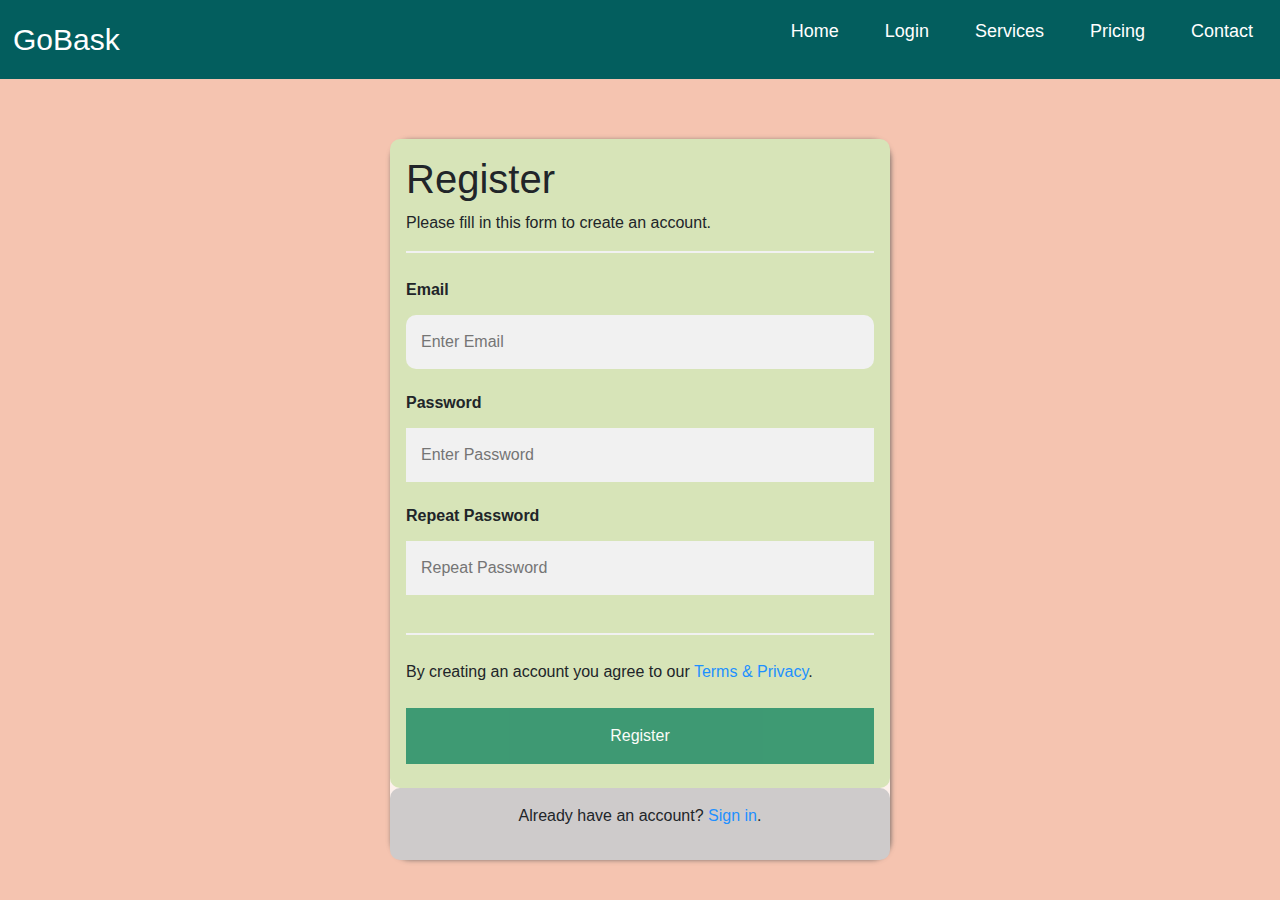
==== login.html @ 9ae6f391 "Add files via upload" ====
<!DOCTYPE html>
<html lang="en">
 <head>
   <meta charset="UTF-8" />
   <meta http-equiv="X-UA-Compatible" content="IE=edge" />
   <meta name="viewport" content="width=device-width, initial-scale=1.0" />
   <link rel="stylesheet" href="https://maxcdn.bootstrapcdn.com/bootstrap/4.0.0/css/bootstrap.min.css" integrity="sha384-Gn5384xqQ1aoWXA+058RXPxPg6fy4IWvTNh0E263XmFcJlSAwiGgFAW/dAiS6JXm" crossorigin="anonymous">
   <link rel="icon" href="images/books.png" sizes="16x16">
   <link rel="stylesheet" href="style.css" />
   <script src="https://code.jquery.com/jquery-3.2.1.slim.min.js" integrity="sha384-KJ3o2DKtIkvYIK3UENzmM7KCkRr/rE9/Qpg6aAZGJwFDMVNA/GpGFF93hXpG5KkN" crossorigin="anonymous"></script>
<script src="https://cdnjs.cloudflare.com/ajax/libs/popper.js/1.12.9/umd/popper.min.js" integrity="sha384-ApNbgh9B+Y1QKtv3Rn7W3mgPxhU9K/ScQsAP7hUibX39j7fakFPskvXusvfa0b4Q" crossorigin="anonymous"></script>
<script src="https://maxcdn.bootstrapcdn.com/bootstrap/4.0.0/js/bootstrap.min.js" integrity="sha384-JZR6Spejh4U02d8jOt6vLEHfe/JQGiRRSQQxSfFWpi1MquVdAyjUar5+76PVCmYl" crossorigin="anonymous"></script>
   <title>GoBask | Fruit Shop</title>
 </head>
   <nav class="navbar">
     <!-- LOGO -->
     <div class="logo">GoBask</div>
     <!-- NAVIGATION MENU -->
     <ul class="nav-links">
       <!-- USING CHECKBOX HACK -->
       <input type="checkbox" id="checkbox_toggle" />
       <label for="checkbox_toggle" class="hamburger">&#9776;</label>
       <!-- NAVIGATION MENUS -->
       <div class="menu">
         <li><a href="/">Home</a></li>
         <li><a href="/">Login</a></li>
         <li class="services">
           <a href="/">Services</a>
         </li>
         <li><a href="/">Pricing</a></li>
         <li><a href="/">Contact</a></li>
       </div>
     </ul>
   </nav>

   <body>
     
    <div class="login-card">
        <form >
            <div class="container-login">
              <h1>Register</h1>
              <p>Please fill in this form to create an account.</p>
              <hr>
          
              <label for="email"><b>Email</b></label>
              <input type="text" placeholder="Enter Email" name="email" id="email" required>
          
              <label for="psw"><b>Password</b></label>
              <input type="password" placeholder="Enter Password" name="psw" id="psw" required>
          
              <label for="psw-repeat"><b>Repeat Password</b></label>
              <input type="password" placeholder="Repeat Password" name="psw-repeat" id="psw-repeat" required>
              <hr>
              <p>By creating an account you agree to our <a href="#">Terms & Privacy</a>.</p>
          
              <button type="submit" class="registerbtn">Register</button>
            </div>
            
            <div class="container-login signin">
              <p>Already have an account? <a href="#">Sign in</a>.</p>
            </div>
          </form>
       
    </div>
   </body>


   </html>
---- style.css ----
/* UTILITIES */
* {
    margin: 0;
    padding: 0;
    box-sizing: border-box;
   }
   body {
    font-family: Tahoma, sans-serif
   }
   body {
    background-color: #f5c4b0;
  }
   a {
    text-decoration: none;
   }
   li {
    list-style: none;
   }
   html {
    scroll-behavior: smooth;
  
  }



   /*=======================NAVBAR STYLING STARTS ===============================================*/
.navbar {
    display: flex;
    align-items: center;
    justify-content: space-between;
    padding: 13px;
    position: sticky;
    z-index: 1;
    top: 0;
    left: 0;
    display: flex;
    background-color: rgb(3, 94, 94);
    color: #fff;
   }
   .nav-links a {
    color: #fff;
   }
   /* LOGO */
   .logo {
    font-size: 30px;
    color: white;
    display: flex;
   }
   /* NAVBAR MENU */
   #web-logo{
     text-decoration: none;
     
   }
   
   #web-logo:hover{
     color: white;
   }
   .menu {
    display: flex;
    gap: 1em;
    font-size: 18px;
   }
   .menu li:hover {
    background-color: #4c9e9e;
    border-radius: 5px;
    transition: 0.3s ease;
    text-decoration: none;
   }
   .menu li {
    padding: 5px 14px;
   }
   /* DROPDOWN MENU */
   .services {
    position: relative; 
   }
   .dropdown {
    background-color: rgb(1, 139, 139);
    padding: 1em 0;
    position: absolute; /*WITH RESPECT TO PARENT*/
    display: none;
    border-radius: 8px;
    top: 35px;
   }
   .dropdown li + li {
    margin-top: 10px;
   }
   .dropdown li {
    padding: 0.5em 1em;
    width: 8em;
    text-align: center;
   }
   .dropdown li:hover {
    background-color: #4c9e9e;
    text-decoration: none;
   }
   .services:hover .dropdown {
    display: block;
   }

   /*======================================NAVBAR ENDS===============================================================*/

   /*Carousel starts*/
.w-80 {
    width: 89%!important;

}
img.d-block.w-80 {
    margin-left: auto;
    margin-right: auto;
    margin-top: 30px;
    height: 600px;
}
/*Carousel ends*/


/*-----------------------------------------------Best seller starts-------------------------------------------*/

.projects-title{
  margin-left: 8%;
  font-size: 28px;
  font-weight: bold;
}
#badge-best{
  height: 40px;
  float: left;

}

.container-cert {
	position: relative;
	display: flex;
	justify-content: center;
	align-items: center;
	flex-wrap: wrap;
	margin: 40px 0;
}

.container-cert .card-bestseller {
	position: relative;
	width: 250px;
	height: 190px;
	background: #faf75c;
	margin: 20px;
	box-shadow: 0 10px 20px rgba(0, 0, 0, 0.5);
	border-radius: 15px;
	display: flex;
	justify-content: center;
	align-items: center;
	backdrop-filter: blur(2px);
}

.container-cert .card-bestseller .content {
	position: relative;
	display: flex;
	justify-content: center;
	align-items: center;
  
	flex-direction: column;
	transition: 0.5s;
}

.container-cert .card-bestseller:hover .content {
	transform: translateY(-20px);
}

.card-bestseller:hover{
  background-color: #e0dd2b;
}

.container-cert .card-bestseller .content .imgBx {
	position: relative;
	width: 150px;
	height: 150px;
	overflow: hidden;
}

.container-cert .card-bestseller .content .imgBx img {
	position: absolute;
	top: 0;
	left: 0;
	width: 100%;
	height: 100%;
	object-fit: cover;
}

.container-cert .card-bestseller .content .contentBx h3 {
	color: rgb(0, 0, 0);
	text-transform: uppercase;
	letter-spacing: 2px;
	font-weight: 500;
	font-size: 18px;
	text-align: center;
	margin: 10px 0 10px;
	line-height: 1.1em;
}

.container-cert .card-bestseller .content .contentBx h3 span {
	font-size: 14px;
	font-weight: 550;

	text-transform: initial;
}

.container-cert .card-bestseller .sci {
	position: absolute;
	bottom: 50px;
	display: flex;
}

.container-cert .card-bestseller .sci li {
	list-style: none;
	margin: 0 10px;
	transform: translateY(40px);
	transition: 0.5s;
	opacity: 0;
}

.container-cert .card-bestseller:hover .sci li {
	transform: translateY(0px);
	opacity: 1;
}

.container-cert .card-bestseller .sci li a {
	color: rgb(0, 0, 0);
	font-size: 20px;
}


img {
  display: block;
  margin-left: auto;
  margin-right: auto;
}


/*-----------------------------------------------Best seller ends---------------------------------------------*/

/*Banner*/
.banner-img{
  width: 100%;
}

/*Banner ends*/



/*Products*/
main {
    display: flex;
    justify-content: center;
    align-items: center;
    width: 100%;
    height: 52vh;
  }
  #main-1 {
    display: flex;
    justify-content: center;
    align-items: center;
    width: 100%;
    height: 25vh;
  }
 
  .card {
    width: 283px;
    height: 245px;
    margin: 0px 30px;
    background-color: #eff0aa;
    cursor:auto;
    position: relative;
    top: 0px;
    left: 0px;
    border-radius: 20px;
    box-shadow: 1px 1px 5px 0px rgba(82, 82, 82, 0.75);
    transition: all 150ms ease-in-out;
  }
  .card:hover {
      top: -3px;
      left: -3px;
    box-shadow: 3px 3px 15px 0px rgba(82, 82, 82, 0.85);
  }
  .card:active {
      background-color: #19959e;
      box-shadow: inset 0 0 10px rgba(82, 82, 82, 0.85);
  }
  .product-img{
    padding-top: 12px;
    height: 229px;
    width: 262px;
    margin-left: auto;
    margin-right: auto;
    border-radius: 20px;
  }
  .centered-img {
    font-family: cursive;
    position: absolute;
    font-size: 25px;
    color: white;
    top: 50%;
    left: 50%;
    transform: translate(-50%, -50%);
  }
  a{
    cursor: grab;
  }
  /* .product-btn{
      width: 150px;
      height: 60px;
      margin-left: auto;
      margin-right:auto;
      background-color: rgb(231, 228, 54);
      margin-top: 20px;
      border-radius: 20px;
      cursor:grab;
  }
  .product-btn:hover{
      background-color: rgb(253, 236, 0);
  } */
  /* .product-price{
      color: white;
      font-weight: 900;
      text-shadow: 1px 2px 1px black;
      font-family: Verdana, Geneva, Tahoma, sans-serif;
      margin-left: auto;
      margin-right: auto;
  } */


/*table*/
table {
    border-collapse: collapse;
    border: 0.5px solid black;
    text-align: center;
    vertical-align: middle;
  }
  
th, td {
    border: 1px solid black;
    padding: 8px;

  }
  
  thead th {
    width: 28%;

  }
  .cell-highlight {
    background-color: gold;
    font-weight: bold;
  }
  .caption {
    font-weight: bold;
    font-size: 24px;
    text-align: left;
    color: #333;
    margin-bottom: 16px;
  }
  thead {
    background-color: #333;
    color: white;
    font-size: 0.875rem;
    text-transform: uppercase;
    letter-spacing: 2%;
  }
  tbody tr:nth-child(odd) {
    background-color: #fff;
  }
  
  tbody tr:nth-child(even) {
    background-color: #eee;
  }
  tbody th {
    background-color: #36c;
    color: #fff;
    text-align: left;
  }
  tbody tr:nth-child(even) th {
    background-color: #25c;
  }
/*table place*/
.annual-sales{
    border-radius: 20px;
    background-color: rgb(179, 230, 217);
    width: 30%;
    margin-left: 12%;
}
.half-img {
    float: right;    
    margin: 0 120px 2px 20px;
}

/* Contacts section starts */

/* Style inputs */
input[type=text], select, textarea {
    width: 100%;
    padding: 12px;
    border: 1px solid #ccc;
    margin-top: 6px;
    border-radius: 10px;
    margin-bottom: 16px;
    resize: vertical;
  }
  
  
  /* Style the container/contact section */
  .container {
    border-radius: 5px;
    background-image:linear-gradient(rgb(17, 151, 151),rgb(135, 26, 156)) ;
    padding: 10px;
    margin-top: 48px;;
  }
  
  /* Create two columns that float next to eachother */
  .column {
    float: left;
    width: 50%;
    margin-top: 6px;
    padding: 20px;
  }
  
  /* Clear floats after the columns */
  .row:after {
    content: "";
    display: table;
    clear: both;
  }
  #form-submit{
      background-color:rgb(4, 82, 82);
      color: white;
      font-size: 17px;
      width: 90px;
      height: 30px;
      border-radius: 10px;
  }
  #form-submit:hover{
      background-color: rgb(16, 141, 141);
  }
  
  /* Responsive layout - when the screen is less than 600px wide, make the two columns stack on top of each other instead of next to each other */
  @media screen and (max-width: 600px) {
    .column, input[type=submit] {
      width: 100%;
      margin-top: 0;
    }
  }

/* Contacts section ends */
/* Footer section */
footer {
    background-color: teal;
    padding: 1.25rem;
    text-align: center;
    color: white;
    margin: 2rem 0 0;
  }
  a {
    color: white;
  }
  a:hover{
      color: whitesmoke;
  }
  /* Footer section ends */



  /*Login/Register*/

  .login-card {
    width: 500px;
    margin-top: 60px;
    margin-left: auto;
    margin-right: auto;
    height: 720px;
    background-color: #fdf1ec;
    cursor:auto;
    position: relative;
    top: 0px;
    left: 0px;
    border-radius: 20px;
    box-shadow: 1px 1px 5px 0px rgba(82, 82, 82, 0.75);
    transition: all 150ms ease-in-out;
  }
  .login-card:hover {
      top: -3px;
      left: -3px;
    box-shadow: 3px 3px 15px 0px rgba(82, 82, 82, 0.85);
  }

  .container-login {
    padding: 16px;
    border-radius: 10px;
    background-color: rgb(215, 228, 184);
  }
  
  /* Full-width input fields */
  input[type=text], input[type=password] {
    width: 100%;
    padding: 15px;
    margin: 5px 0 22px 0;
    display: inline-block;
    border: none;
    background: #f1f1f1;
  }
  
  input[type=text]:focus, input[type=password]:focus {
    background-color: #ddd;
    outline: none;
  }
  
  /* Overwrite default styles of hr */
  hr {
    border: 1px solid #f1f1f1;
    margin-bottom: 25px;
  }
  
  /* Set a style for the submit button */
  .registerbtn {
    background-color: #2e916c;
    color: white;
    padding: 16px 20px;
    margin: 8px 0;
    border: none;
    cursor: pointer;
    width: 100%;
    opacity: 0.9;
  }
  
  .registerbtn:hover {
    opacity: 1;
  }
  
  /* Add a blue text color to links */
  a {
    color: dodgerblue;
  }
  
  
  /* Set a grey background color and center the text of the "sign in" section */
  .signin {
    background-color: #cecbcb;
    text-align: center;
  }

.ft-color{
  background-color: rgb(3, 94, 94);
}
.after-genre-banner{
  width: 100%;
  margin-top: 8%;
}



   /*===================================================************RESPONSIVENESS******************************************============================================================*/
   
   
   /*RESPONSIVE NAVBAR MENU STARTS*/
  /* CHECKBOX HACK */
input[type=checkbox]{
    display: none;
   } 
   /*HAMBURGER MENU*/
   .hamburger {
    display: none;
    font-size: 24px;
    user-select: none;
   }
   /* APPLYING MEDIA QUERIES */
   @media (max-width: 768px) {
   .menu { 
    display:none;
    position: absolute;
    background-color:teal;
    right: 0;
    left: 0;
    text-align: center;
    padding: 16px 0;
   }
   .menu li:hover {
    display: inline-block;
    background-color:#4c9e9e;
    transition: 0.3s ease;
   }
   .menu li + li {
    margin-top: 12px;
   }
   input[type=checkbox]:checked ~ .menu{
    display: block;
   }
   .hamburger {
    display: block;
   }
   .dropdown {
    left: 50%;
    top: 30px;
    transform: translateX(35%);
   }
   .dropdown li:hover {
    background-color: #4c9e9e;
   }
   }
    /*RESPONSIVE NAVBAR MENU ENDS*/

/*----------------Best of Rusking bond-----------------*/
.ruskin-container{
  background-color: white;
  width: 65%;
  height: 700px;
  margin-top: 20px;
  margin-left: auto;
  margin-right:auto;
}
.col-ruskin{
  float: left;
  padding: 10px;
  height: 300px; /* Should be removed. Only for demonstration */
}

/* Clear floats after the columns */
.row-ruskin:after {
  content: "";
  display: table;
  clear: both;
}
.table-descrip{
  background-color: white;
  width: 65%;
  height: 76px;
  margin-left: auto;
  margin-right: auto;
}
 
tbody th {
  background-color: #b9771c;
  color: #fff;
  text-align: left;
}

table, th, td {
  border: 2px solid white;
  border-collapse: collapse;
}
th, td {
  background-color: #e0b070;
}
#add-to-cart
{
  margin-left: 54px;
  margin-top: 15px;
  padding: 8px;
  font-weight: 600;
  border-radius: 11px;
  background-color: #ca8d38;
  box-shadow: 1px 1px black;
  cursor:pointer;
}
#add-to-cart:hover{
  background-color: #ebaf61;
}

/*-----------------------------------------THRILLER STYLING------------------------------------------------------*/
.topnav {
  overflow: hidden;
  background-image: linear-gradient(rgb(204, 38, 38),rgb(56, 47, 48));
}

.topnav a {
  float: right;
  color: #f2f2f2;
  text-align: center;
  padding: 14px 16px;
  text-decoration: none;
  font-size: 17px;
}

.topnav a:hover {
  background-color: rgb(228, 188, 115);
  color: rgb(0, 0, 0);
}

/* .topnav a.active-genre {
  background-color: #ee9632;
  color: white;
} */

#sub-header{
  font-size: 13px;
}
.add-to-cart {
  width: 10%;
  float: right;
  padding: 10px;
  cursor: pointer;
  box-shadow: 1px 1px 1px;
}
#text-link{
  text-decoration: none;
  color: white;
}
#add-to-cart-img{
  float: right;
}


.genre-container{
  width: 100%;
  height: 700px;
  background-color: #cecbcb;
  margin-top: -20px;
}
.checked {
  color: orange;
}
.ratings{
  margin-top: 50px;
  margin-left: auto;
  margin-right: auto;
  width: 70%;
  border: 3px solid rgb(186, 189, 182);
  padding: 30px;
}

.genre-row{
  margin-top: 20px;
}
.genre-column {
  float: left;
  width: 50%;
  padding: 10px;
  height: 300px; /* Should be removed. Only for demonstration */
}

/* Clear floats after the columns */
.genre-row:after {
  content: "";
  display: table;
  clear: both;

}
/*----------------------Ratings--------------------------------- */

@import url(//use.fontawesome.com/releases/v5.4.2/css/all.css);

/* Ratings widget */
.rate {
    display: inline-block;
    border: 0;
}
/* Hide radio */
.rate > input {
    display: none;
}
/* Order correctly by floating highest to the right */
.rate > label {
    float: right;
}
/* The star of the show */
.rate > label:before {
    display: inline-block;
    font-size: 1.1rem;
    padding: .3rem .2rem;
    margin: 0;
    cursor: pointer;
    font-family: 'Font Awesome 5 Free';
    font-weight: 900;
    content: "\f005"; /* full star */
}

/* Half star trick */
.rate .half:before {
    content: "\f089"; /* half star no outline */
    position: absolute;
    padding-right: 0;
}

/* Click + hover color */
input:checked ~ label, /* color current and previous stars on checked */
label:hover, label:hover ~ label { color: #e7e413;  } /* color previous stars on hover */

/* Hover highlights */
input:checked + label:hover, input:checked ~ label:hover, /* highlight current and previous stars */
input:checked ~ label:hover ~ label, /* highlight previous selected stars for new rating */
label:hover ~ input:checked ~ label /* highlight previous selected stars */ { color: #eeff00;  } 

/*-----------------------------------Rating-ends------------------*/


/* The container */
.container-filter {
  display: block;
  position: relative;
  padding-left: 35px;
  margin-bottom: 12px;
  cursor: pointer;
  font-size: 22px;
  -webkit-user-select: none;
  -moz-user-select: none;
  -ms-user-select: none;
  user-select: none;
}

/* Hide the browser's default checkbox */
.container-filter input {
  position: absolute;
  opacity: 0;
  cursor: pointer;
  height: 0;
  width: 0;
}

/* Create a custom checkbox */
.checkmark {
  position: absolute;
  top: 7px;
  left: 0;
  height: 20px;
  width: 20px;
  background-color: #eee;
}

/* On mouse-over, add a grey background color */
.container-filter:hover input ~ .checkmark {
  background-color: #ccc;
}

/* When the checkbox is checked, add a blue background */
.container-filter input:checked ~ .checkmark {
  background-color: #000000;
}

/* Create the checkmark/indicator (hidden when not checked) */
.checkmark:after {
  content: "";
  position: absolute;
  display: none;
}

/* Show the checkmark when checked */
.container-filter input:checked ~ .checkmark:after {
  display: block;
}

/* Style the checkmark/indicator */
.container-filter .checkmark:after {
  left: 9px;
  top: 5px;
  width: 5px;
  height: 10px;
  border: solid white;
  border-width: 0 3px 3px 0;
  -webkit-transform: rotate(45deg);
  -ms-transform: rotate(45deg);
  transform: rotate(45deg);
}
.filter-left-check{
  margin-left: 26px;
    padding: 30px;
}
#input-check{
  color: black;
}
#input-check:hover{
  color: black;
}

.main-thrill {
  display: flex;
  margin-top: 50px;
  justify-content: center;
  align-items: center;
  width: 100%;
  height: 52vh;
}
.main-thrill-1 {
  display: flex;
  justify-content: center;
  align-items: center;
  width: 100%;
  height: 64vh;
}
.card-thriller {
  width: 242px;
    height: 335px;
    margin: 0px 30px;
    background-color: #f1bf72;
    cursor: auto;
    position: relative;
    top: 0px;
    left: 0px;
    border-radius: 4px;
    box-shadow: 1px 1px 5px 0px rgb(82 82 82 / 75%);
    transition: all 150ms ease-in-out;
}
a{
  cursor: pointer;
}
.card-thriller:hover {
    top: -3px;
    left: -3px;
  box-shadow: 3px 3px 15px 0px rgba(82, 82, 82, 0.85);
}
.card-thriller:active {
    background-color: #19959e;
    box-shadow: inset 0 0 10px rgba(82, 82, 82, 0.85);
}
.product-img-thril{
  padding-top: 12px;
  height: 296px;
  width: 226px;
  margin-left: auto;
  margin-right: auto;
  border-radius: 4px;
}
.centered-img-thril {
  font-family: cursive;
  position: absolute;
  font-size: 25px;
  color: white;
  top: 50%;
  left: 50%;
  transform: translate(-50%, -50%);
}


#book-price-thril {
  text-align: left;
  margin-left: 13px;
  margin-top: 9px;
  text-decoration: none;
  color: black;
  font-size: 18px;
}

a{
  text-decoration: none;
}
.fa-shopping-cart:before {
  
  margin-left: 140px;
}
.fa-shopping-cart{
  color: black;
}
.fa-shopping-cart:hover{
  color: rgb(48, 48, 48);
}
/*THRILLER STYLING ENDS */

/*---------------------------CART PAGE-----------------*/
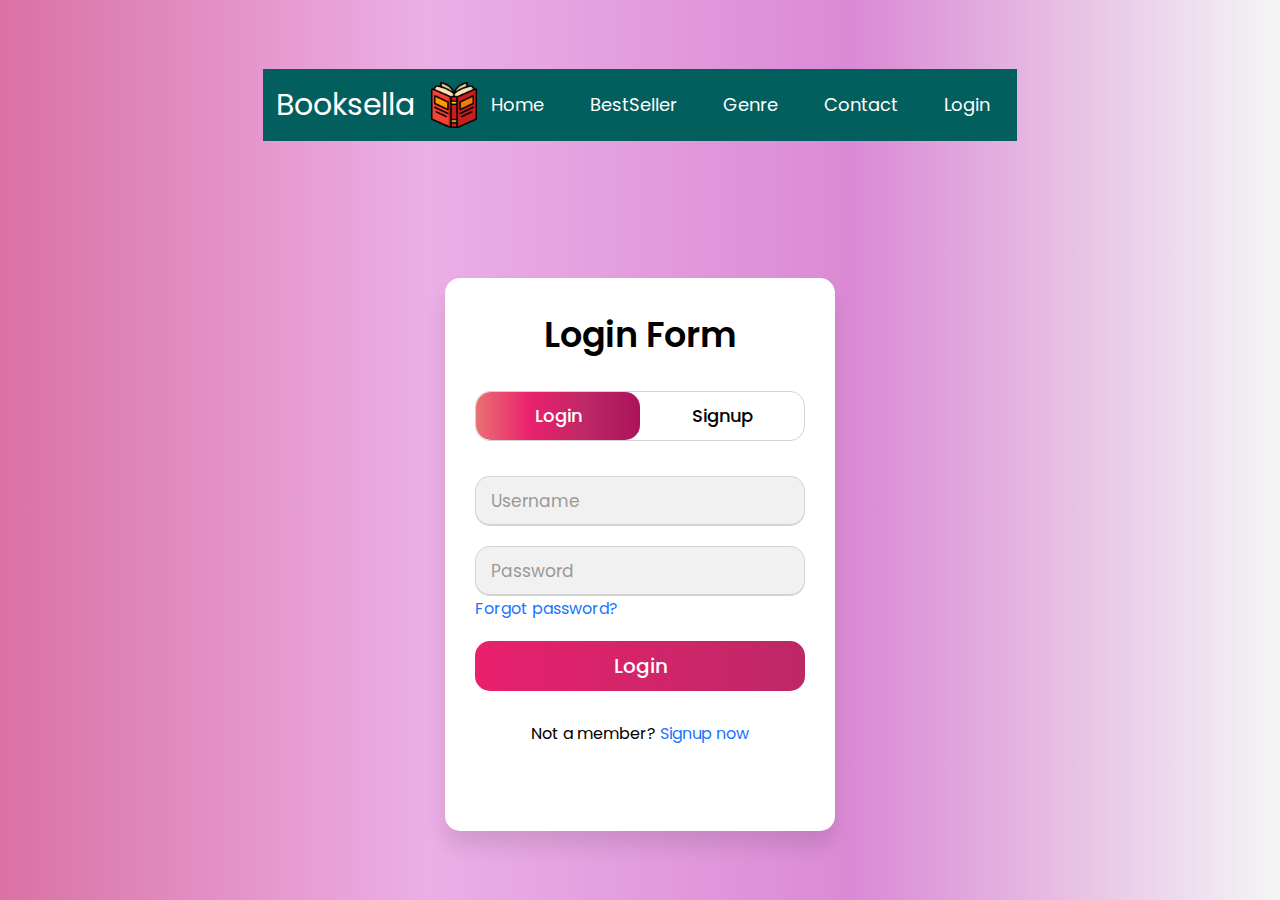
==== commit dac6a14c: "Add files via upload" ====
--- a/login.html
+++ b/login.html
@@ -1,68 +1,158 @@
 <!DOCTYPE html>
 <html lang="en">
- <head>
-   <meta charset="UTF-8" />
-   <meta http-equiv="X-UA-Compatible" content="IE=edge" />
-   <meta name="viewport" content="width=device-width, initial-scale=1.0" />
-   <link rel="stylesheet" href="https://maxcdn.bootstrapcdn.com/bootstrap/4.0.0/css/bootstrap.min.css" integrity="sha384-Gn5384xqQ1aoWXA+058RXPxPg6fy4IWvTNh0E263XmFcJlSAwiGgFAW/dAiS6JXm" crossorigin="anonymous">
-   <link rel="icon" href="images/books.png" sizes="16x16">
-   <link rel="stylesheet" href="style.css" />
-   <script src="https://code.jquery.com/jquery-3.2.1.slim.min.js" integrity="sha384-KJ3o2DKtIkvYIK3UENzmM7KCkRr/rE9/Qpg6aAZGJwFDMVNA/GpGFF93hXpG5KkN" crossorigin="anonymous"></script>
-<script src="https://cdnjs.cloudflare.com/ajax/libs/popper.js/1.12.9/umd/popper.min.js" integrity="sha384-ApNbgh9B+Y1QKtv3Rn7W3mgPxhU9K/ScQsAP7hUibX39j7fakFPskvXusvfa0b4Q" crossorigin="anonymous"></script>
-<script src="https://maxcdn.bootstrapcdn.com/bootstrap/4.0.0/js/bootstrap.min.js" integrity="sha384-JZR6Spejh4U02d8jOt6vLEHfe/JQGiRRSQQxSfFWpi1MquVdAyjUar5+76PVCmYl" crossorigin="anonymous"></script>
-   <title>GoBask | Fruit Shop</title>
- </head>
-   <nav class="navbar">
-     <!-- LOGO -->
-     <div class="logo">GoBask</div>
-     <!-- NAVIGATION MENU -->
-     <ul class="nav-links">
-       <!-- USING CHECKBOX HACK -->
-       <input type="checkbox" id="checkbox_toggle" />
-       <label for="checkbox_toggle" class="hamburger">&#9776;</label>
-       <!-- NAVIGATION MENUS -->
-       <div class="menu">
-         <li><a href="/">Home</a></li>
-         <li><a href="/">Login</a></li>
-         <li class="services">
-           <a href="/">Services</a>
-         </li>
-         <li><a href="/">Pricing</a></li>
-         <li><a href="/">Contact</a></li>
-       </div>
-     </ul>
-   </nav>
+<head>
+    <meta charset="UTF-8">
+    <meta http-equiv="X-UA-Compatible" content="IE=edge">
+    <meta name="viewport" content="width=device-width, initial-scale=1.0">
+    <link rel="stylesheet" href="https://fonts.googleapis.com/css?family=Open+Sans:600">
+    <link rel="stylesheet" href="style.css">
+    <link rel="stylesheet" href="style1.css">
+    <link rel="stylesheet" href="login.css" />
+    <link rel="icon" href="images/books.png" type="image/gif" sizes="16x16">
+    <title>Login Form | TS</title>
+    <link rel="icon" href="key.png" type="image/gif" sizes="16x16">
+</head>
+<nav class="navbar">
+  <!-- LOGO -->
+ <a id="web-logo" href="index.html" ><div class="logo">Booksella &nbsp;<img src="images/book.png" width="46px"></div></a> 
+  <!-- NAVIGATION MENU -->
+  <ul class="nav-links">
+    <!-- USING CHECKBOX HACK -->
+    <input type="checkbox" id="checkbox_toggle" />
+    <label for="checkbox_toggle" class="hamburger">&#9776;</label>
+    <!-- NAVIGATION MENUS -->
+    <div class="menu">
+      <li><a href="index.html" >Home</a></li>
+      <li><a href="index.html">BestSeller</a></li>
+      <li><a href="index.html" >Genre</a></li>
+      <li><a href="index.html" >Contact</a></li>
+      <li><a href="index.html" >Login</a></li>
+    </div>
+  </ul>
+</nav>
+<body>
+  <div class="wrapper">
+    <div class="title-text">
+      <div class="title login">Login Form</div>
+      <div class="title signup">Signup Form</div>
+    </div>
+    <div class="form-container">
+      <div class="slide-controls">
+        <input type="radio" name="slide" id="login" checked>
+        <input type="radio" name="slide" id="signup">
+        <label for="login" class="slide login">Login</label>
+        <label for="signup" class="slide signup">Signup</label>
+        <div class="slider-tab"></div>
+      </div>
+      <div class="form-inner">
+        <form action="#" class="login">
+          <div class="field">
+            <input type="text" class="username-signin"  placeholder="Username" required>
+          </div>
+          <div class="field">
+            <input type="password" class="password-signin" placeholder="Password" required>
+          </div>
+          <div class="pass-link"><a href="#">Forgot password?</a></div>
+          <div class="field btn">
+            <div class="btn-layer"></div>
+            <input type="submit" value="Login" class="submit-sign">
+          </div>
+          <div class="signup-link">Not a member? <a href="">Signup now</a></div>
+        </form>
+        <form action="#" class="signup">
+          <div class="field">
+            <input type="text" placeholder="Email Address" class="email-signup" required>
+          </div>
+          <div class="field">
+            <input type="text" placeholder="Username" class="username-signup" required>
+          </div>
+          <div class="field">
+            <input type="password" placeholder="Password" class="password-signup" required>
+          </div>
+          <div class="field">
+            <input type="password" placeholder="Confirm password" class="password-signup1" required>
+          </div>
+          <div class="field btn">
+            <div class="btn-layer"></div>
+            <input type="submit" value="Signup" class="submit-signup">
+          </div>
+        </form>
+      </div>
+    </div>
+  </div>
 
-   <body>
-     
-    <div class="login-card">
-        <form >
-            <div class="container-login">
-              <h1>Register</h1>
-              <p>Please fill in this form to create an account.</p>
-              <hr>
-          
-              <label for="email"><b>Email</b></label>
-              <input type="text" placeholder="Enter Email" name="email" id="email" required>
-          
-              <label for="psw"><b>Password</b></label>
-              <input type="password" placeholder="Enter Password" name="psw" id="psw" required>
-          
-              <label for="psw-repeat"><b>Repeat Password</b></label>
-              <input type="password" placeholder="Repeat Password" name="psw-repeat" id="psw-repeat" required>
-              <hr>
-              <p>By creating an account you agree to our <a href="#">Terms & Privacy</a>.</p>
-          
-              <button type="submit" class="registerbtn">Register</button>
-            </div>
-            
-            <div class="container-login signin">
-              <p>Already have an account? <a href="#">Sign in</a>.</p>
-            </div>
-          </form>
-       
-    </div>
-   </body>
+    <script>
+      const login=document.querySelector(".submit-sign")
+      login.addEventListener("click",submitsignin)
+      function submitsignin(e)
+      {
+        console.log(submitsignin)
+        e.preventDefault()
+        var username=document.querySelector(".username-signin").value
+        var passw=document.querySelector(".password-signin").value
+        if(username==="tiyasha" && passw==="admin")
+        {
+          window.location.replace("horror.html")
+        }
+        else
+        {
+          alert("Wrong Credentials !! Try again ")
+        }
+      }
+    </script>
 
 
-   </html>+
+    <script>
+      let temp_database = [];	
+      const signup=document.querySelector(".submit-signup")
+      signup.addEventListener("click",SD)	
+      function SD(e)
+      {
+      const name = document.querySelector('.username-signup').value
+        const email_id = document.querySelector('.email-signup').value
+        const password = document.querySelector('.password-signup').value
+        const cnfpassword1 = document.querySelector('.password-signup1').value
+    
+      let us_db = []
+        for(let i=0; i<temp_database.length; i++){
+            us_db.push(temp_database[i][0])
+        } 
+    
+        if(us_db.includes(name)){
+            alert("Account already exists, Please sign in!")
+        }
+        else if(name.length >= 3 && email_id.length >= 10 && email_id.includes("@") && password.length >= 8 && cnfpassword1 === password)
+      {
+            alert("Registration Succesful")
+        }
+        else{
+            alert("Wrong credentials,Make sure you have wrote the username and password correctly")
+        }
+      }
+    
+    </script>
+     
+      <script>
+
+        const loginText = document.querySelector(".title-text .login");
+        const loginForm = document.querySelector("form.login");
+        const loginBtn = document.querySelector("label.login");
+        const signupBtn = document.querySelector("label.signup");
+        const signupLink = document.querySelector("form .signup-link a");
+        signupBtn.onclick = (()=>{
+          loginForm.style.marginLeft = "-50%";
+          loginText.style.marginLeft = "-50%";
+        });
+        loginBtn.onclick = (()=>{
+          loginForm.style.marginLeft = "0%";
+          loginText.style.marginLeft = "0%";
+        });
+        signupLink.onclick = (()=>{
+          signupBtn.click();
+          return false;
+        });
+  
+      </script>
+</body>
+</html>--- a/login.css
+++ b/login.css
@@ -0,0 +1,185 @@
+@import url('https://fonts.googleapis.com/css?family=Poppins:400,500,600,700&display=swap');
+*{
+  margin: 0;
+  padding: 0;
+  box-sizing: border-box;
+  font-family: 'Poppins', sans-serif;
+}
+html,body{
+  display: grid;
+  height: 100%;
+  width: 100%;
+  place-items: center;
+  background: -webkit-linear-gradient(left, #da71a5,#ebafe6,#da8ad4
+, #f4f5f5);
+}
+::selection{
+  background: #1a75ff;
+  color: #fff;
+}
+.wrapper{
+  overflow: hidden;
+  max-width: 390px;
+  background: #fff;
+  padding: 30px;
+  border-radius: 15px;
+  box-shadow: 0px 15px 20px rgba(0,0,0,0.1);
+}
+.wrapper .title-text{
+  display: flex;
+  width: 200%;
+}
+.wrapper .title{
+  width: 50%;
+  font-size: 35px;
+  font-weight: 600;
+  text-align: center;
+  transition: all 0.6s cubic-bezier(0.68,-0.55,0.265,1.55);
+}
+.wrapper .slide-controls{
+  position: relative;
+  display: flex;
+  height: 50px;
+  width: 100%;
+  overflow: hidden;
+  margin: 30px 0 10px 0;
+  justify-content: space-between;
+  border: 1px solid lightgrey;
+  border-radius: 15px;
+}
+.slide-controls .slide{
+  height: 100%;
+  width: 100%;
+  color: #fff;
+  font-size: 18px;
+  font-weight: 500;
+  text-align: center;
+  line-height: 48px;
+  cursor: pointer;
+  z-index: 1;
+  transition: all 0.6s ease;
+}
+.slide-controls label.signup{
+  color: #000;
+}
+.slide-controls .slider-tab{
+  position: absolute;
+  height: 100%;
+  width: 50%;
+  left: 0;
+  z-index: 0;
+  border-radius: 15px;
+  background: -webkit-linear-gradient(right,#ac125a,#bd2866,#e9206d
+  , #e97171);
+  transition: all 0.6s cubic-bezier(0.68,-0.55,0.265,1.55);
+}
+input[type="radio"]{
+  display: none;
+}
+#signup:checked ~ .slider-tab{
+  left: 50%;
+}
+#signup:checked ~ label.signup{
+  color: #fff;
+  cursor: default;
+  user-select: none;
+}
+#signup:checked ~ label.login{
+  color: #000;
+}
+#login:checked ~ label.signup{
+  color: #000;
+}
+#login:checked ~ label.login{
+  cursor: default;
+  user-select: none;
+}
+.wrapper .form-container{
+  width: 100%;
+  overflow: hidden;
+}
+.form-container .form-inner{
+  display: flex;
+  width: 200%;
+}
+.form-container .form-inner form{
+  width: 50%;
+  transition: all 0.6s cubic-bezier(0.68,-0.55,0.265,1.55);
+}
+.form-inner form .field{
+  height: 50px;
+  width: 100%;
+  margin-top: 20px;
+}
+.form-inner form .field input{
+  height: 100%;
+  width: 100%;
+  outline: none;
+  padding-left: 15px;
+  border-radius: 15px;
+  border: 1px solid lightgrey;
+  border-bottom-width: 2px;
+  font-size: 17px;
+  transition: all 0.3s ease;
+}
+.form-inner form .field input:focus{
+  border-color: #1a75ff;
+  /* box-shadow: inset 0 0 3px #fb6aae; */
+}
+.form-inner form .field input::placeholder{
+  color: #999;
+  transition: all 0.3s ease;
+}
+form .field input:focus::placeholder{
+  color: #1a75ff;
+}
+.form-inner form .pass-link{
+  margin-top: 5px;
+}
+.form-inner form .signup-link{
+  text-align: center;
+  margin-top: 30px;
+}
+.form-inner form .pass-link a,
+.form-inner form .signup-link a{
+  color: #1a75ff;
+  text-decoration: none;
+}
+.form-inner form .pass-link a:hover,
+.form-inner form .signup-link a:hover{
+  text-decoration: underline;
+}
+form .btn{
+  height: 50px;
+  width: 100%;
+  border-radius: 15px;
+  position: relative;
+  overflow: hidden;
+}
+form .btn .btn-layer{
+  height: 100%;
+  width: 300%;
+  position: absolute;
+  left: -100%;
+  background: -webkit-linear-gradient(right,#ac125a,#bd2866,#e9206d
+, #e97171);
+  border-radius: 15px;
+  transition: all 0.4s ease;;
+}
+form .btn:hover .btn-layer{
+  left: 0;
+}
+form .btn input[type="submit"]{
+  height: 100%;
+  width: 100%;
+  z-index: 1;
+  position: relative;
+  background: none;
+  border: none;
+  color: #fff;
+  padding-left: 0;
+  border-radius: 15px;
+  font-size: 20px;
+  font-weight: 500;
+  cursor: pointer;
+}
